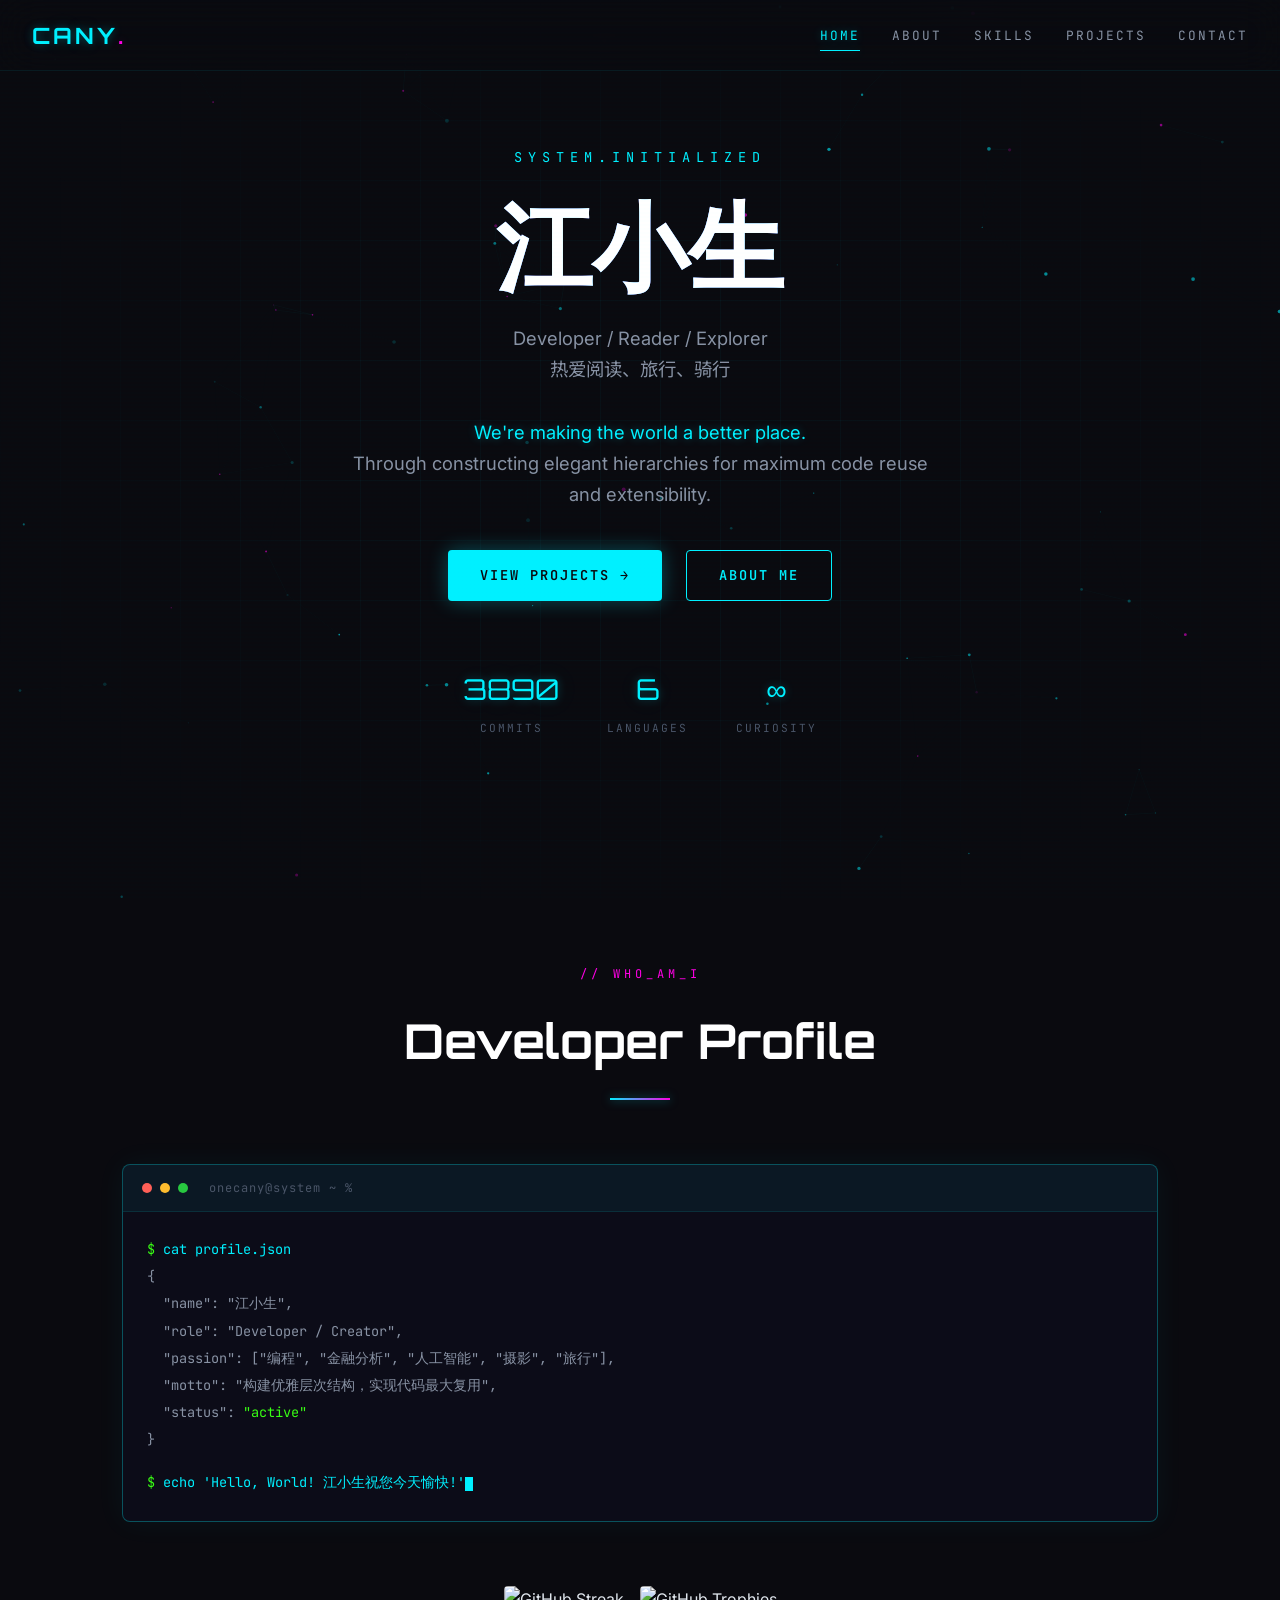
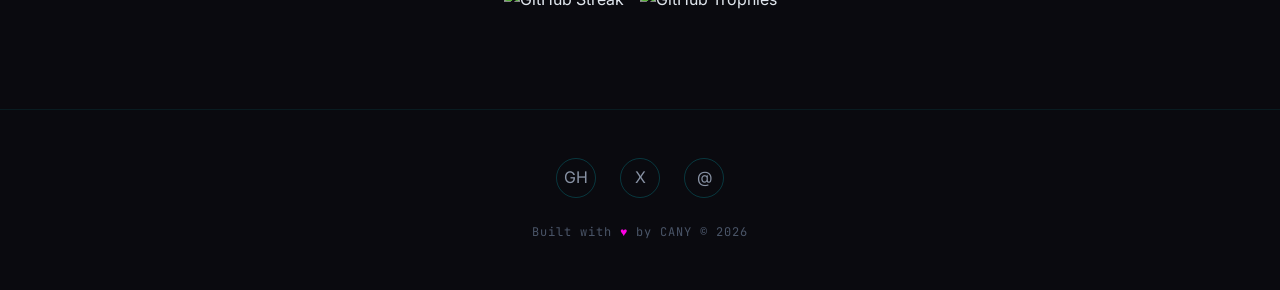
==== index.html @ 7164ec79 "feat: rebuild site with sci-fi cyberpunk multi-page design - 5 pages: home, about, skills, projects," ====
<!DOCTYPE html>
<html lang="zh-CN">
<head>
  <meta charset="UTF-8">
  <meta name="viewport" content="width=device-width, initial-scale=1.0">
  <title>CANY | OneCany</title>
  <meta name="description" content="OneCany — Developer, Reader, Explorer. Building elegant hierarchies for maximum code reuse and extensibility.">
  <link rel="preconnect" href="https://fonts.googleapis.com">
  <link rel="preconnect" href="https://fonts.gstatic.com" crossorigin>
  <link href="https://fonts.googleapis.com/css2?family=Inter:wght@400;500;600;700&family=JetBrains+Mono:wght@400;500;600&family=Orbitron:wght@600;700;800;900&family=Noto+Sans+SC:wght@400;500;700&display=swap" rel="stylesheet">
  <link rel="stylesheet" href="style.css">
  <link rel="icon" href="data:image/svg+xml,<svg xmlns='http://www.w3.org/2000/svg' viewBox='0 0 100 100'><text y='.9em' font-size='90'>⚡</text></svg>">
</head>
<body>
  <canvas id="particles-canvas"></canvas>
  <div class="grid-bg"></div>

  <!-- Navigation -->
  <nav class="nav">
    <a href="index.html" class="nav-logo">CANY<span class="dot">.</span></a>
    <ul class="nav-links">
      <li><a href="index.html" class="active">Home</a></li>
      <li><a href="about.html">About</a></li>
      <li><a href="skills.html">Skills</a></li>
      <li><a href="projects.html">Projects</a></li>
      <li><a href="contact.html">Contact</a></li>
    </ul>
    <div class="nav-toggle">
      <span></span>
      <span></span>
      <span></span>
    </div>
  </nav>

  <div class="page-wrapper">
    <!-- Hero Section -->
    <section class="hero">
      <div class="hero-content">
        <p class="hero-subtitle">system.initialized</p>
        <h1 class="hero-title">
          <span class="glitch" data-text="江小生">江小生</span>
        </h1>
        <p class="hero-desc">
          Developer / Reader / Explorer<br>
          热爱阅读、旅行、骑行<br><br>
          <em>We're making the world a better place.</em><br>
          Through constructing elegant hierarchies for maximum code reuse and extensibility.
        </p>
        <div class="hero-cta">
          <a href="projects.html" class="btn btn-primary">View Projects →</a>
          <a href="about.html" class="btn btn-outline">About Me</a>
        </div>
        <div class="hero-status">
          <div class="hero-stat">
            <div class="hero-stat-value" data-count="3890">0</div>
            <div class="hero-stat-label">Commits</div>
          </div>
          <div class="hero-stat">
            <div class="hero-stat-value" data-count="6">0</div>
            <div class="hero-stat-label">Languages</div>
          </div>
          <div class="hero-stat">
            <div class="hero-stat-value">∞</div>
            <div class="hero-stat-label">Curiosity</div>
          </div>
        </div>
      </div>
    </section>

    <!-- Quick About -->
    <section style="padding: 4rem 0 6rem;">
      <div class="container">
        <div class="section-header reveal">
          <span class="section-tag">// who_am_i</span>
          <h2 class="section-title">Developer Profile</h2>
          <div class="section-line"></div>
        </div>

        <div class="terminal-card reveal reveal-delay-1">
          <div class="terminal-header">
            <div class="terminal-dot red"></div>
            <div class="terminal-dot yellow"></div>
            <div class="terminal-dot green"></div>
            <span class="terminal-title">onecany@system ~ %</span>
          </div>
          <div class="terminal-body">
            <div><span class="prompt">$</span> <span class="cmd">cat profile.json</span></div>
            <div class="output">{</div>
            <div class="output">&nbsp;&nbsp;"name": "江小生",</div>
            <div class="output">&nbsp;&nbsp;"role": "Developer / Creator",</div>
            <div class="output">&nbsp;&nbsp;"passion": ["编程", "金融分析", "人工智能", "摄影", "旅行"],</div>
            <div class="output">&nbsp;&nbsp;"motto": "构建优雅层次结构，实现代码最大复用",</div>
            <div class="output">&nbsp;&nbsp;"status": <span class="text-green">"active"</span></div>
            <div class="output">}</div>
            <div class="mt-2"><span class="prompt">$</span> <span class="typing-text" data-text="echo 'Hello, World! 江小生祝您今天愉快!'" style="color: var(--neon-cyan);"></span><span class="terminal-cursor"></span></div>
          </div>
        </div>

        <div class="stats-row mt-4 reveal reveal-delay-2" id="github-stats"></div>
      </div>
    </section>

    <!-- Footer -->
    <footer class="footer">
      <div class="container">
        <div class="footer-content">
          <div class="footer-social">
            <a href="https://github.com/onecany" target="_blank" rel="noopener" title="GitHub">GH</a>
            <a href="https://twitter.com/onecany" target="_blank" rel="noopener" title="Twitter/X">X</a>
            <a href="mailto:onecany@outlook.com" title="Email">@</a>
          </div>
          <p class="footer-text">
            Built with <span class="heart">♥</span> by CANY &copy; 2026
          </p>
        </div>
      </div>
    </footer>
  </div>

  <script src="main.js"></script>
</body>
</html>
---- style.css ----
/* ============================================
   ONECANY SCI-FI DESIGN SYSTEM
   Cyberpunk / Neon Aesthetic
   ============================================ */

/* --- CSS Variables --- */
:root {
  --bg-primary: #0a0a0f;
  --bg-secondary: #0d0d1a;
  --bg-card: rgba(13, 13, 26, 0.85);
  --bg-card-hover: rgba(20, 20, 40, 0.95);

  --neon-cyan: #00f0ff;
  --neon-magenta: #ff00e5;
  --neon-purple: #b400ff;
  --neon-green: #39ff14;
  --neon-orange: #ff6a00;
  --neon-blue: #4d7cff;

  --text-primary: #e0e6ed;
  --text-secondary: #8892a4;
  --text-dim: #4a5568;

  --glow-cyan: 0 0 10px rgba(0, 240, 255, 0.3), 0 0 40px rgba(0, 240, 255, 0.1);
  --glow-magenta: 0 0 10px rgba(255, 0, 229, 0.3), 0 0 40px rgba(255, 0, 229, 0.1);
  --glow-strong-cyan: 0 0 10px rgba(0, 240, 255, 0.5), 0 0 30px rgba(0, 240, 255, 0.3), 0 0 60px rgba(0, 240, 255, 0.1);

  --border-subtle: 1px solid rgba(0, 240, 255, 0.1);
  --border-glow: 1px solid rgba(0, 240, 255, 0.3);

  --font-mono: 'JetBrains Mono', 'Fira Code', 'SF Mono', monospace;
  --font-sans: 'Inter', 'Noto Sans SC', -apple-system, sans-serif;
  --font-display: 'Orbitron', 'Rajdhani', sans-serif;

  --radius: 4px;
  --radius-lg: 8px;
}

/* --- Reset & Base --- */
*, *::before, *::after {
  margin: 0;
  padding: 0;
  box-sizing: border-box;
}

html {
  scroll-behavior: smooth;
  font-size: 16px;
}

body {
  font-family: var(--font-sans);
  background: var(--bg-primary);
  color: var(--text-primary);
  line-height: 1.7;
  overflow-x: hidden;
  min-height: 100vh;
}

a {
  color: var(--neon-cyan);
  text-decoration: none;
  transition: all 0.3s ease;
}
a:hover {
  color: #fff;
  text-shadow: var(--glow-cyan);
}

::selection {
  background: rgba(0, 240, 255, 0.3);
  color: #fff;
}

/* --- Scanline Overlay --- */
body::after {
  content: '';
  position: fixed;
  top: 0;
  left: 0;
  width: 100%;
  height: 100%;
  pointer-events: none;
  z-index: 9999;
  background: repeating-linear-gradient(
    0deg,
    transparent,
    transparent 2px,
    rgba(0, 240, 255, 0.008) 2px,
    rgba(0, 240, 255, 0.008) 4px
  );
}

/* --- Particle Canvas --- */
#particles-canvas {
  position: fixed;
  top: 0;
  left: 0;
  width: 100%;
  height: 100%;
  z-index: 0;
  pointer-events: none;
}

/* --- Grid Background --- */
.grid-bg {
  position: fixed;
  top: 0;
  left: 0;
  width: 100%;
  height: 100%;
  z-index: 0;
  pointer-events: none;
  background-image:
    linear-gradient(rgba(0, 240, 255, 0.03) 1px, transparent 1px),
    linear-gradient(90deg, rgba(0, 240, 255, 0.03) 1px, transparent 1px);
  background-size: 60px 60px;
  mask-image: radial-gradient(ellipse at center, black 30%, transparent 80%);
  -webkit-mask-image: radial-gradient(ellipse at center, black 30%, transparent 80%);
}

/* ============================================
   NAVIGATION
   ============================================ */
.nav {
  position: fixed;
  top: 0;
  left: 0;
  width: 100%;
  z-index: 1000;
  padding: 1rem 2rem;
  display: flex;
  justify-content: space-between;
  align-items: center;
  background: rgba(10, 10, 15, 0.8);
  backdrop-filter: blur(20px);
  -webkit-backdrop-filter: blur(20px);
  border-bottom: 1px solid rgba(0, 240, 255, 0.08);
  transition: all 0.3s ease;
}

.nav.scrolled {
  padding: 0.6rem 2rem;
  background: rgba(10, 10, 15, 0.95);
  box-shadow: 0 4px 30px rgba(0, 0, 0, 0.5);
}

.nav-logo {
  font-family: var(--font-display);
  font-size: 1.4rem;
  font-weight: 700;
  color: var(--neon-cyan);
  letter-spacing: 3px;
  text-transform: uppercase;
  text-shadow: var(--glow-cyan);
  cursor: pointer;
}

.nav-logo .dot {
  color: var(--neon-magenta);
  text-shadow: var(--glow-magenta);
}

.nav-links {
  display: flex;
  gap: 2rem;
  list-style: none;
  align-items: center;
}

.nav-links a {
  font-family: var(--font-mono);
  font-size: 0.8rem;
  color: var(--text-secondary);
  text-transform: uppercase;
  letter-spacing: 2px;
  padding: 0.4rem 0;
  position: relative;
  transition: color 0.3s ease;
}

.nav-links a::after {
  content: '';
  position: absolute;
  bottom: 0;
  left: 0;
  width: 0;
  height: 1px;
  background: var(--neon-cyan);
  box-shadow: var(--glow-cyan);
  transition: width 0.3s ease;
}

.nav-links a:hover,
.nav-links a.active {
  color: var(--neon-cyan);
  text-shadow: var(--glow-cyan);
}

.nav-links a:hover::after,
.nav-links a.active::after {
  width: 100%;
}

/* Mobile menu toggle */
.nav-toggle {
  display: none;
  flex-direction: column;
  gap: 5px;
  cursor: pointer;
  z-index: 1001;
}

.nav-toggle span {
  width: 25px;
  height: 2px;
  background: var(--neon-cyan);
  transition: all 0.3s ease;
  box-shadow: var(--glow-cyan);
}

/* ============================================
   LAYOUT
   ============================================ */
.page-wrapper {
  position: relative;
  z-index: 1;
}

.container {
  max-width: 1100px;
  margin: 0 auto;
  padding: 0 2rem;
}

section {
  padding: 6rem 0;
  position: relative;
}

/* ============================================
   HERO SECTION (index.html)
   ============================================ */
.hero {
  min-height: 100vh;
  display: flex;
  align-items: center;
  justify-content: center;
  text-align: center;
  padding-top: 5rem;
  position: relative;
  overflow: hidden;
}

.hero-content {
  position: relative;
  z-index: 2;
}

.hero-subtitle {
  font-family: var(--font-mono);
  font-size: 0.85rem;
  color: var(--neon-cyan);
  letter-spacing: 6px;
  text-transform: uppercase;
  margin-bottom: 1.5rem;
  opacity: 0;
  animation: fadeSlideUp 0.8s ease 0.3s forwards;
}

.hero-title {
  font-family: var(--font-display);
  font-size: clamp(3rem, 8vw, 6rem);
  font-weight: 900;
  line-height: 1.1;
  margin-bottom: 1.5rem;
  opacity: 0;
  animation: fadeSlideUp 0.8s ease 0.5s forwards;
}

.hero-title .glitch {
  position: relative;
  display: inline-block;
  color: #fff;
}

.hero-title .glitch::before,
.hero-title .glitch::after {
  content: attr(data-text);
  position: absolute;
  top: 0;
  left: 0;
  width: 100%;
  height: 100%;
}

.hero-title .glitch::before {
  color: var(--neon-cyan);
  z-index: -1;
  animation: glitch-1 3s infinite linear alternate-reverse;
}

.hero-title .glitch::after {
  color: var(--neon-magenta);
  z-index: -2;
  animation: glitch-2 2s infinite linear alternate-reverse;
}

.hero-desc {
  font-size: 1.15rem;
  color: var(--text-secondary);
  max-width: 600px;
  margin: 0 auto 2.5rem;
  opacity: 0;
  animation: fadeSlideUp 0.8s ease 0.7s forwards;
}

.hero-desc em {
  color: var(--neon-cyan);
  font-style: normal;
  text-shadow: 0 0 10px rgba(0, 240, 255, 0.3);
}

.hero-cta {
  display: flex;
  gap: 1.5rem;
  justify-content: center;
  opacity: 0;
  animation: fadeSlideUp 0.8s ease 0.9s forwards;
}

/* Buttons */
.btn {
  display: inline-flex;
  align-items: center;
  gap: 0.5rem;
  padding: 0.8rem 2rem;
  font-family: var(--font-mono);
  font-size: 0.85rem;
  font-weight: 600;
  letter-spacing: 2px;
  text-transform: uppercase;
  border: none;
  border-radius: var(--radius);
  cursor: pointer;
  transition: all 0.3s ease;
  position: relative;
  overflow: hidden;
}

.btn-primary {
  background: var(--neon-cyan);
  color: var(--bg-primary);
  box-shadow: 0 0 20px rgba(0, 240, 255, 0.3);
}

.btn-primary:hover {
  background: #fff;
  color: var(--bg-primary);
  box-shadow: var(--glow-strong-cyan);
  transform: translateY(-2px);
}

.btn-outline {
  background: transparent;
  color: var(--neon-cyan);
  border: 1px solid var(--neon-cyan);
}

.btn-outline:hover {
  background: rgba(0, 240, 255, 0.1);
  box-shadow: var(--glow-cyan);
  transform: translateY(-2px);
}

/* Hero status bar */
.hero-status {
  margin-top: 4rem;
  display: flex;
  gap: 3rem;
  justify-content: center;
  opacity: 0;
  animation: fadeSlideUp 0.8s ease 1.1s forwards;
}

.hero-stat {
  text-align: center;
}

.hero-stat-value {
  font-family: var(--font-display);
  font-size: 1.8rem;
  color: var(--neon-cyan);
  text-shadow: var(--glow-cyan);
}

.hero-stat-label {
  font-family: var(--font-mono);
  font-size: 0.7rem;
  color: var(--text-dim);
  text-transform: uppercase;
  letter-spacing: 2px;
  margin-top: 0.3rem;
}

/* ============================================
   SECTION HEADERS
   ============================================ */
.section-header {
  text-align: center;
  margin-bottom: 4rem;
}

.section-tag {
  font-family: var(--font-mono);
  font-size: 0.75rem;
  color: var(--neon-magenta);
  text-transform: uppercase;
  letter-spacing: 4px;
  margin-bottom: 1rem;
  display: block;
}

.section-title {
  font-family: var(--font-display);
  font-size: clamp(2rem, 4vw, 3rem);
  font-weight: 700;
  color: #fff;
  margin-bottom: 1rem;
}

.section-line {
  width: 60px;
  height: 2px;
  background: linear-gradient(90deg, var(--neon-cyan), var(--neon-magenta));
  margin: 0 auto;
  box-shadow: 0 0 10px rgba(0, 240, 255, 0.5);
}

/* ============================================
   ABOUT PAGE
   ============================================ */
.about-grid {
  display: grid;
  grid-template-columns: 1fr 1fr;
  gap: 3rem;
  align-items: start;
}

.about-text p {
  color: var(--text-secondary);
  margin-bottom: 1.5rem;
  font-size: 1.05rem;
}

.about-text .highlight {
  color: var(--neon-cyan);
  font-weight: 600;
}

.interest-tags {
  display: flex;
  flex-wrap: wrap;
  gap: 0.8rem;
  margin-top: 2rem;
}

.interest-tag {
  padding: 0.5rem 1.2rem;
  font-family: var(--font-mono);
  font-size: 0.75rem;
  color: var(--neon-cyan);
  background: rgba(0, 240, 255, 0.05);
  border: 1px solid rgba(0, 240, 255, 0.2);
  border-radius: 100px;
  letter-spacing: 1px;
  transition: all 0.3s ease;
}

.interest-tag:hover {
  background: rgba(0, 240, 255, 0.15);
  box-shadow: var(--glow-cyan);
  transform: translateY(-2px);
}

.interest-tag.magenta {
  color: var(--neon-magenta);
  border-color: rgba(255, 0, 229, 0.2);
  background: rgba(255, 0, 229, 0.05);
}

.interest-tag.magenta:hover {
  background: rgba(255, 0, 229, 0.15);
  box-shadow: var(--glow-magenta);
}

.interest-tag.purple {
  color: var(--neon-purple);
  border-color: rgba(180, 0, 255, 0.2);
  background: rgba(180, 0, 255, 0.05);
}

.interest-tag.purple:hover {
  background: rgba(180, 0, 255, 0.15);
  box-shadow: 0 0 10px rgba(180, 0, 255, 0.3);
}

/* Terminal Card */
.terminal-card {
  background: var(--bg-card);
  border: var(--border-glow);
  border-radius: var(--radius-lg);
  overflow: hidden;
  font-family: var(--font-mono);
  font-size: 0.85rem;
  box-shadow: 0 0 30px rgba(0, 240, 255, 0.05);
}

.terminal-header {
  display: flex;
  align-items: center;
  gap: 8px;
  padding: 0.8rem 1.2rem;
  background: rgba(0, 240, 255, 0.05);
  border-bottom: 1px solid rgba(0, 240, 255, 0.1);
}

.terminal-dot {
  width: 10px;
  height: 10px;
  border-radius: 50%;
}

.terminal-dot.red { background: #ff5f57; }
.terminal-dot.yellow { background: #febc2e; }
.terminal-dot.green { background: #28c840; }

.terminal-title {
  margin-left: 0.8rem;
  color: var(--text-dim);
  font-size: 0.75rem;
  letter-spacing: 1px;
}

.terminal-body {
  padding: 1.5rem;
  line-height: 2;
}

.terminal-body .prompt {
  color: var(--neon-green);
}

.terminal-body .cmd {
  color: var(--neon-cyan);
}

.terminal-body .comment {
  color: var(--text-dim);
}

.terminal-body .output {
  color: var(--text-secondary);
}

.terminal-cursor {
  display: inline-block;
  width: 8px;
  height: 1.1em;
  background: var(--neon-cyan);
  vertical-align: text-bottom;
  animation: blink 1s step-end infinite;
}

/* Timeline */
.timeline {
  position: relative;
  margin-top: 3rem;
  padding-left: 2rem;
}

.timeline::before {
  content: '';
  position: absolute;
  left: 0;
  top: 0;
  bottom: 0;
  width: 1px;
  background: linear-gradient(180deg, var(--neon-cyan), var(--neon-magenta), transparent);
}

.timeline-item {
  position: relative;
  margin-bottom: 2.5rem;
  padding-left: 1.5rem;
}

.timeline-item::before {
  content: '';
  position: absolute;
  left: -2.35rem;
  top: 0.5rem;
  width: 8px;
  height: 8px;
  background: var(--neon-cyan);
  border-radius: 50%;
  box-shadow: 0 0 10px var(--neon-cyan);
}

.timeline-date {
  font-family: var(--font-mono);
  font-size: 0.75rem;
  color: var(--neon-magenta);
  letter-spacing: 2px;
  margin-bottom: 0.5rem;
}

.timeline-title {
  font-size: 1.1rem;
  font-weight: 600;
  color: #fff;
  margin-bottom: 0.3rem;
}

.timeline-desc {
  font-size: 0.9rem;
  color: var(--text-secondary);
}

/* ============================================
   SKILLS PAGE
   ============================================ */
.skills-grid {
  display: grid;
  grid-template-columns: repeat(auto-fit, minmax(280px, 1fr));
  gap: 1.5rem;
}

.skill-card {
  background: var(--bg-card);
  border: var(--border-subtle);
  border-radius: var(--radius-lg);
  padding: 2rem;
  transition: all 0.4s ease;
  position: relative;
  overflow: hidden;
}

.skill-card::before {
  content: '';
  position: absolute;
  top: 0;
  left: 0;
  right: 0;
  height: 2px;
  background: linear-gradient(90deg, transparent, var(--neon-cyan), transparent);
  opacity: 0;
  transition: opacity 0.4s ease;
}

.skill-card:hover {
  background: var(--bg-card-hover);
  border-color: rgba(0, 240, 255, 0.3);
  transform: translateY(-4px);
  box-shadow: 0 10px 40px rgba(0, 0, 0, 0.3), 0 0 20px rgba(0, 240, 255, 0.05);
}

.skill-card:hover::before {
  opacity: 1;
}

.skill-card-icon {
  font-size: 2rem;
  margin-bottom: 1rem;
}

.skill-card-title {
  font-family: var(--font-display);
  font-size: 1.1rem;
  font-weight: 600;
  color: #fff;
  margin-bottom: 0.8rem;
  letter-spacing: 1px;
}

.skill-card-desc {
  font-size: 0.9rem;
  color: var(--text-secondary);
  margin-bottom: 1.2rem;
}

.skill-tags {
  display: flex;
  flex-wrap: wrap;
  gap: 0.5rem;
}

.skill-tag {
  font-family: var(--font-mono);
  font-size: 0.7rem;
  padding: 0.3rem 0.7rem;
  background: rgba(0, 240, 255, 0.08);
  border: 1px solid rgba(0, 240, 255, 0.15);
  border-radius: 100px;
  color: var(--neon-cyan);
  letter-spacing: 0.5px;
}

/* Tech Logos Row */
.tech-logos {
  display: flex;
  flex-wrap: wrap;
  justify-content: center;
  gap: 2rem;
  margin-top: 3rem;
  padding: 2rem;
}

.tech-logo {
  display: flex;
  align-items: center;
  justify-content: center;
  width: 60px;
  height: 60px;
  border-radius: var(--radius-lg);
  background: rgba(255, 255, 255, 0.03);
  border: 1px solid rgba(255, 255, 255, 0.06);
  font-size: 1.8rem;
  transition: all 0.3s ease;
  position: relative;
}

.tech-logo:hover {
  background: rgba(0, 240, 255, 0.08);
  border-color: rgba(0, 240, 255, 0.3);
  transform: scale(1.15);
  box-shadow: var(--glow-cyan);
}

/* ============================================
   PROJECTS PAGE
   ============================================ */
.projects-grid {
  display: grid;
  grid-template-columns: repeat(auto-fit, minmax(340px, 1fr));
  gap: 1.5rem;
}

.project-card {
  background: var(--bg-card);
  border: var(--border-subtle);
  border-radius: var(--radius-lg);
  padding: 2rem;
  transition: all 0.4s ease;
  position: relative;
  overflow: hidden;
  cursor: pointer;
}

.project-card::after {
  content: '';
  position: absolute;
  top: 0;
  left: 0;
  right: 0;
  bottom: 0;
  background: linear-gradient(135deg, rgba(0, 240, 255, 0.03), transparent);
  opacity: 0;
  transition: opacity 0.4s ease;
  pointer-events: none;
}

.project-card:hover {
  border-color: rgba(0, 240, 255, 0.3);
  transform: translateY(-4px);
  box-shadow: 0 10px 40px rgba(0, 0, 0, 0.3);
}

.project-card:hover::after {
  opacity: 1;
}

.project-card-header {
  display: flex;
  justify-content: space-between;
  align-items: start;
  margin-bottom: 1rem;
}

.project-card-icon {
  font-size: 1.5rem;
}

.project-card-links {
  display: flex;
  gap: 0.8rem;
}

.project-card-links a {
  color: var(--text-dim);
  font-size: 0.8rem;
  transition: color 0.3s ease;
}

.project-card-links a:hover {
  color: var(--neon-cyan);
  text-shadow: none;
}

.project-card-title {
  font-family: var(--font-display);
  font-size: 1.15rem;
  font-weight: 600;
  color: #fff;
  margin-bottom: 0.8rem;
  letter-spacing: 0.5px;
}

.project-card-desc {
  font-size: 0.9rem;
  color: var(--text-secondary);
  margin-bottom: 1.2rem;
}

.project-card-footer {
  display: flex;
  flex-wrap: wrap;
  gap: 0.5rem;
}

/* Featured project */
.project-featured {
  grid-column: 1 / -1;
  display: grid;
  grid-template-columns: 1fr 1fr;
  gap: 2rem;
  padding: 2.5rem;
  background: linear-gradient(135deg, var(--bg-card), rgba(0, 240, 255, 0.03));
}

.project-featured .project-card-visual {
  display: flex;
  align-items: center;
  justify-content: center;
  border-radius: var(--radius);
  background: rgba(0, 240, 255, 0.03);
  border: 1px solid rgba(0, 240, 255, 0.1);
  min-height: 200px;
  font-family: var(--font-mono);
  font-size: 0.8rem;
  color: var(--text-dim);
}

/* ============================================
   CONTACT PAGE
   ============================================ */
.contact-grid {
  display: grid;
  grid-template-columns: 1fr 1fr;
  gap: 3rem;
  align-items: start;
}

.contact-info {
  display: flex;
  flex-direction: column;
  gap: 1.5rem;
}

.contact-item {
  display: flex;
  align-items: center;
  gap: 1.2rem;
  padding: 1.2rem 1.5rem;
  background: var(--bg-card);
  border: var(--border-subtle);
  border-radius: var(--radius-lg);
  transition: all 0.3s ease;
}

.contact-item:hover {
  border-color: rgba(0, 240, 255, 0.3);
  background: var(--bg-card-hover);
  transform: translateX(5px);
}

.contact-item-icon {
  font-size: 1.3rem;
  width: 40px;
  text-align: center;
}

.contact-item-label {
  font-family: var(--font-mono);
  font-size: 0.7rem;
  color: var(--text-dim);
  text-transform: uppercase;
  letter-spacing: 2px;
  margin-bottom: 0.2rem;
}

.contact-item-value {
  font-size: 0.95rem;
  color: var(--text-primary);
}

/* Contact Form */
.contact-form {
  background: var(--bg-card);
  border: var(--border-glow);
  border-radius: var(--radius-lg);
  padding: 2.5rem;
}

.form-group {
  margin-bottom: 1.5rem;
}

.form-label {
  display: block;
  font-family: var(--font-mono);
  font-size: 0.75rem;
  color: var(--neon-cyan);
  text-transform: uppercase;
  letter-spacing: 2px;
  margin-bottom: 0.5rem;
}

.form-input,
.form-textarea {
  width: 100%;
  padding: 0.8rem 1.2rem;
  background: rgba(0, 0, 0, 0.3);
  border: 1px solid rgba(0, 240, 255, 0.15);
  border-radius: var(--radius);
  color: var(--text-primary);
  font-family: var(--font-sans);
  font-size: 0.95rem;
  transition: all 0.3s ease;
  outline: none;
}

.form-input:focus,
.form-textarea:focus {
  border-color: var(--neon-cyan);
  box-shadow: 0 0 10px rgba(0, 240, 255, 0.15);
}

.form-textarea {
  min-height: 150px;
  resize: vertical;
}

.form-submit {
  width: 100%;
  padding: 1rem;
  margin-top: 0.5rem;
}

/* ============================================
   FOOTER
   ============================================ */
.footer {
  padding: 3rem 0;
  border-top: 1px solid rgba(0, 240, 255, 0.08);
  text-align: center;
}

.footer-content {
  display: flex;
  flex-direction: column;
  align-items: center;
  gap: 1.5rem;
}

.footer-social {
  display: flex;
  gap: 1.5rem;
}

.footer-social a {
  display: flex;
  align-items: center;
  justify-content: center;
  width: 40px;
  height: 40px;
  border-radius: 50%;
  border: 1px solid rgba(0, 240, 255, 0.2);
  color: var(--text-secondary);
  font-size: 1rem;
  transition: all 0.3s ease;
}

.footer-social a:hover {
  border-color: var(--neon-cyan);
  color: var(--neon-cyan);
  box-shadow: var(--glow-cyan);
  transform: translateY(-3px);
  text-shadow: none;
}

.footer-text {
  font-family: var(--font-mono);
  font-size: 0.75rem;
  color: var(--text-dim);
  letter-spacing: 1px;
}

.footer-text .heart {
  color: var(--neon-magenta);
}

/* ============================================
   SCROLL REVEAL ANIMATIONS
   ============================================ */
.reveal {
  opacity: 0;
  transform: translateY(30px);
  transition: all 0.8s cubic-bezier(0.16, 1, 0.3, 1);
}

.reveal.visible {
  opacity: 1;
  transform: translateY(0);
}

.reveal-delay-1 { transition-delay: 0.1s; }
.reveal-delay-2 { transition-delay: 0.2s; }
.reveal-delay-3 { transition-delay: 0.3s; }
.reveal-delay-4 { transition-delay: 0.4s; }
.reveal-delay-5 { transition-delay: 0.5s; }

/* ============================================
   KEYFRAMES
   ============================================ */
@keyframes fadeSlideUp {
  from {
    opacity: 0;
    transform: translateY(20px);
  }
  to {
    opacity: 1;
    transform: translateY(0);
  }
}

@keyframes glitch-1 {
  0%, 95% { clip-path: inset(0 0 0 0); transform: translate(0); }
  96% { clip-path: inset(20% 0 60% 0); transform: translate(-3px, 1px); }
  97% { clip-path: inset(60% 0 10% 0); transform: translate(3px, -1px); }
  98% { clip-path: inset(40% 0 30% 0); transform: translate(-2px, 2px); }
  99% { clip-path: inset(10% 0 70% 0); transform: translate(2px, -2px); }
  100% { clip-path: inset(0 0 0 0); transform: translate(0); }
}

@keyframes glitch-2 {
  0%, 93% { clip-path: inset(0 0 0 0); transform: translate(0); }
  94% { clip-path: inset(30% 0 50% 0); transform: translate(3px, -1px); }
  95% { clip-path: inset(70% 0 5% 0); transform: translate(-3px, 2px); }
  96% { clip-path: inset(10% 0 80% 0); transform: translate(2px, -1px); }
  97% { clip-path: inset(50% 0 20% 0); transform: translate(-1px, 3px); }
  100% { clip-path: inset(0 0 0 0); transform: translate(0); }
}

@keyframes blink {
  50% { opacity: 0; }
}

@keyframes float {
  0%, 100% { transform: translateY(0px); }
  50% { transform: translateY(-10px); }
}

@keyframes pulse-glow {
  0%, 100% { box-shadow: 0 0 10px rgba(0, 240, 255, 0.2); }
  50% { box-shadow: 0 0 20px rgba(0, 240, 255, 0.4); }
}

@keyframes rotate {
  from { transform: rotate(0deg); }
  to { transform: rotate(360deg); }
}

/* ============================================
   RESPONSIVE
   ============================================ */
@media (max-width: 768px) {
  .nav-links {
    position: fixed;
    top: 0;
    right: -100%;
    width: 70%;
    height: 100vh;
    flex-direction: column;
    justify-content: center;
    background: rgba(10, 10, 15, 0.98);
    backdrop-filter: blur(20px);
    padding: 2rem;
    transition: right 0.3s ease;
    border-left: 1px solid rgba(0, 240, 255, 0.1);
  }

  .nav-links.open {
    right: 0;
  }

  .nav-toggle {
    display: flex;
  }

  .about-grid,
  .contact-grid {
    grid-template-columns: 1fr;
  }

  .project-featured {
    grid-template-columns: 1fr;
  }

  .hero-status {
    flex-direction: column;
    gap: 1.5rem;
    align-items: center;
  }

  .hero-cta {
    flex-direction: column;
    align-items: center;
  }

  .projects-grid {
    grid-template-columns: 1fr;
  }
}

/* ============================================
   UTILITY CLASSES
   ============================================ */
.text-cyan { color: var(--neon-cyan); }
.text-magenta { color: var(--neon-magenta); }
.text-green { color: var(--neon-green); }
.text-dim { color: var(--text-dim); }

.mt-1 { margin-top: 0.5rem; }
.mt-2 { margin-top: 1rem; }
.mt-3 { margin-top: 1.5rem; }
.mt-4 { margin-top: 2rem; }

.mb-1 { margin-bottom: 0.5rem; }
.mb-2 { margin-bottom: 1rem; }

.font-mono { font-family: var(--font-mono); }
.font-display { font-family: var(--font-display); }

.flex-center {
  display: flex;
  align-items: center;
  justify-content: center;
}

/* WakaTime bar style override */
.wakatime-bar {
  margin-top: 2rem;
  padding: 1.5rem;
  background: var(--bg-card);
  border: var(--border-subtle);
  border-radius: var(--radius-lg);
}

.wakatime-bar img {
  width: 100%;
  border-radius: var(--radius);
}

/* GitHub Readme Stats */
.stats-row {
  display: flex;
  flex-wrap: wrap;
  gap: 1rem;
  justify-content: center;
  margin-top: 2rem;
}

.stats-row img {
  border-radius: var(--radius);
}

/* Page transition */
.page-wrapper {
  animation: pageIn 0.5s ease;
}

@keyframes pageIn {
  from {
    opacity: 0;
    filter: blur(5px);
  }
  to {
    opacity: 1;
    filter: blur(0);
  }
}

/* Scrollbar */
::-webkit-scrollbar {
  width: 6px;
}

::-webkit-scrollbar-track {
  background: var(--bg-primary);
}

::-webkit-scrollbar-thumb {
  background: rgba(0, 240, 255, 0.3);
  border-radius: 3px;
}

::-webkit-scrollbar-thumb:hover {
  background: rgba(0, 240, 255, 0.5);
}
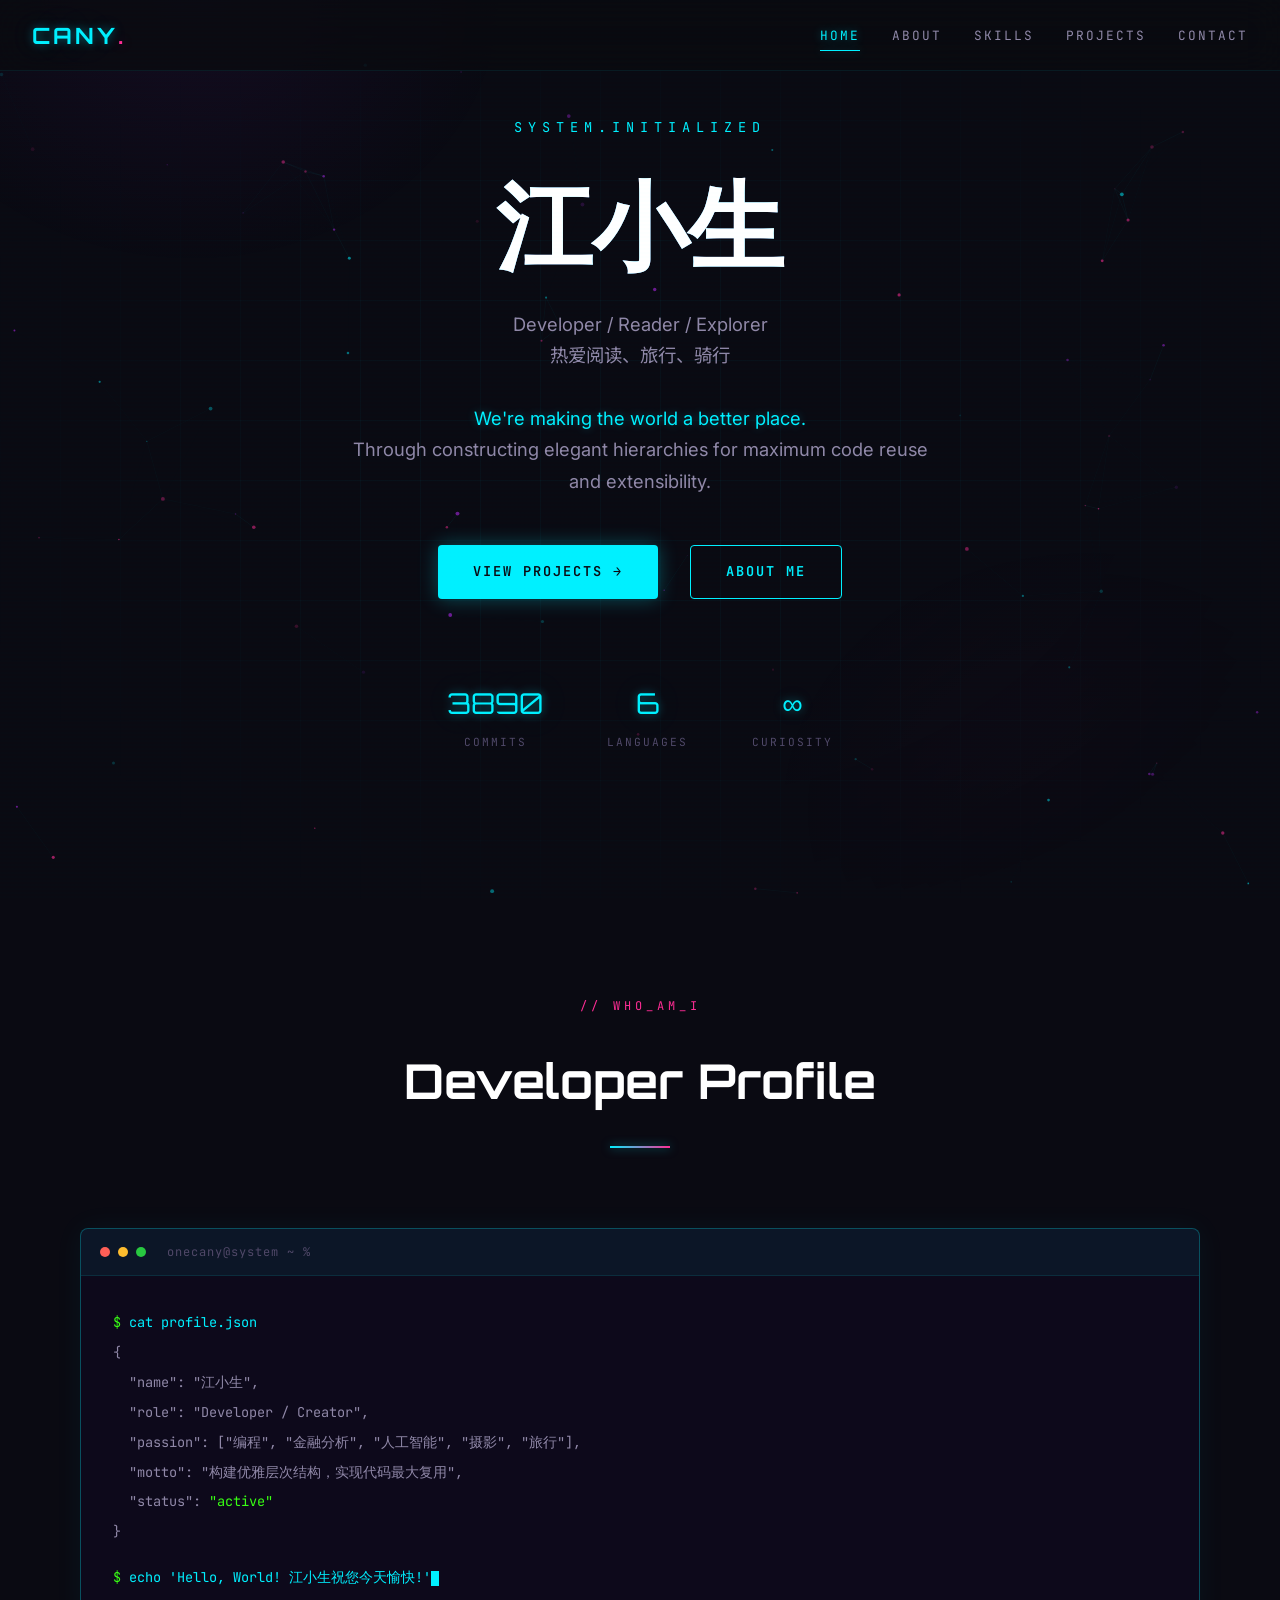
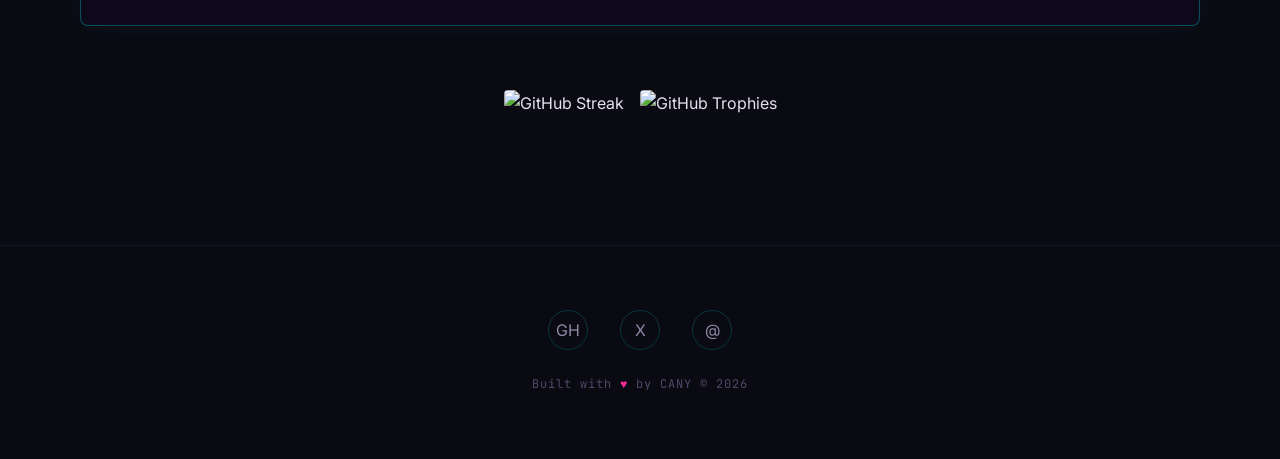
==== commit c75332a7: "style: increase spacing across all pages for breathing room - Container max-width: 1100px → 1200px -" ====
--- a/index.html
+++ b/index.html
@@ -68,7 +68,7 @@
     </section>
 
     <!-- Quick About -->
-    <section style="padding: 4rem 0 6rem;">
+    <section style="padding: 6rem 0 8rem;">
       <div class="container">
         <div class="section-header reveal">
           <span class="section-tag">// who_am_i</span>
--- a/style.css
+++ b/style.css
@@ -1,29 +1,29 @@
 /* ============================================
    ONECANY SCI-FI DESIGN SYSTEM
-   Cyberpunk / Neon Aesthetic
+   Cyberpunk 2077 / Neon Aesthetic
    ============================================ */
 
 /* --- CSS Variables --- */
 :root {
-  --bg-primary: #0a0a0f;
-  --bg-secondary: #0d0d1a;
-  --bg-card: rgba(13, 13, 26, 0.85);
-  --bg-card-hover: rgba(20, 20, 40, 0.95);
+  --bg-primary: #0a0a12;
+  --bg-secondary: #0f0f1e;
+  --bg-card: rgba(15, 10, 30, 0.85);
+  --bg-card-hover: rgba(25, 15, 45, 0.95);
 
   --neon-cyan: #00f0ff;
-  --neon-magenta: #ff00e5;
-  --neon-purple: #b400ff;
+  --neon-magenta: #ff2d95;
+  --neon-purple: #b829f5;
   --neon-green: #39ff14;
   --neon-orange: #ff6a00;
-  --neon-blue: #4d7cff;
-
-  --text-primary: #e0e6ed;
-  --text-secondary: #8892a4;
-  --text-dim: #4a5568;
-
-  --glow-cyan: 0 0 10px rgba(0, 240, 255, 0.3), 0 0 40px rgba(0, 240, 255, 0.1);
-  --glow-magenta: 0 0 10px rgba(255, 0, 229, 0.3), 0 0 40px rgba(255, 0, 229, 0.1);
-  --glow-strong-cyan: 0 0 10px rgba(0, 240, 255, 0.5), 0 0 30px rgba(0, 240, 255, 0.3), 0 0 60px rgba(0, 240, 255, 0.1);
+  --neon-blue: #6c3bff;
+
+  --text-primary: #e8e0f0;
+  --text-secondary: #9088a8;
+  --text-dim: #504868;
+
+  --glow-cyan: 0 0 10px rgba(0, 240, 255, 0.4), 0 0 40px rgba(0, 240, 255, 0.15);
+  --glow-magenta: 0 0 12px rgba(255, 45, 149, 0.4), 0 0 40px rgba(255, 45, 149, 0.15);
+  --glow-strong-cyan: 0 0 10px rgba(0, 240, 255, 0.6), 0 0 30px rgba(0, 240, 255, 0.35), 0 0 60px rgba(0, 240, 255, 0.15);
 
   --border-subtle: 1px solid rgba(0, 240, 255, 0.1);
   --border-glow: 1px solid rgba(0, 240, 255, 0.3);
@@ -119,6 +119,31 @@
   -webkit-mask-image: radial-gradient(ellipse at center, black 30%, transparent 80%);
 }
 
+/* Ambient cyberpunk glow */
+body::before {
+  content: '';
+  position: fixed;
+  top: -30%;
+  left: -10%;
+  width: 50%;
+  height: 60%;
+  background: radial-gradient(ellipse, rgba(184, 41, 245, 0.06) 0%, transparent 70%);
+  z-index: 0;
+  pointer-events: none;
+}
+
+.grid-bg::after {
+  content: '';
+  position: fixed;
+  bottom: -20%;
+  right: -10%;
+  width: 50%;
+  height: 60%;
+  background: radial-gradient(ellipse, rgba(255, 45, 149, 0.05) 0%, transparent 70%);
+  z-index: 0;
+  pointer-events: none;
+}
+
 /* ============================================
    NAVIGATION
    ============================================ */
@@ -228,13 +253,13 @@
 }
 
 .container {
-  max-width: 1100px;
+  max-width: 1200px;
   margin: 0 auto;
-  padding: 0 2rem;
+  padding: 0 2.5rem;
 }
 
 section {
-  padding: 6rem 0;
+  padding: 8rem 0;
   position: relative;
 }
 
@@ -247,7 +272,7 @@
   align-items: center;
   justify-content: center;
   text-align: center;
-  padding-top: 5rem;
+  padding-top: 6rem;
   position: relative;
   overflow: hidden;
 }
@@ -263,7 +288,7 @@
   color: var(--neon-cyan);
   letter-spacing: 6px;
   text-transform: uppercase;
-  margin-bottom: 1.5rem;
+  margin-bottom: 2rem;
   opacity: 0;
   animation: fadeSlideUp 0.8s ease 0.3s forwards;
 }
@@ -273,7 +298,7 @@
   font-size: clamp(3rem, 8vw, 6rem);
   font-weight: 900;
   line-height: 1.1;
-  margin-bottom: 1.5rem;
+  margin-bottom: 2rem;
   opacity: 0;
   animation: fadeSlideUp 0.8s ease 0.5s forwards;
 }
@@ -310,7 +335,7 @@
   font-size: 1.15rem;
   color: var(--text-secondary);
   max-width: 600px;
-  margin: 0 auto 2.5rem;
+  margin: 0 auto 3rem;
   opacity: 0;
   animation: fadeSlideUp 0.8s ease 0.7s forwards;
 }
@@ -323,7 +348,7 @@
 
 .hero-cta {
   display: flex;
-  gap: 1.5rem;
+  gap: 2rem;
   justify-content: center;
   opacity: 0;
   animation: fadeSlideUp 0.8s ease 0.9s forwards;
@@ -334,7 +359,7 @@
   display: inline-flex;
   align-items: center;
   gap: 0.5rem;
-  padding: 0.8rem 2rem;
+  padding: 0.9rem 2.2rem;
   font-family: var(--font-mono);
   font-size: 0.85rem;
   font-weight: 600;
@@ -375,9 +400,9 @@
 
 /* Hero status bar */
 .hero-status {
-  margin-top: 4rem;
-  display: flex;
-  gap: 3rem;
+  margin-top: 5rem;
+  display: flex;
+  gap: 4rem;
   justify-content: center;
   opacity: 0;
   animation: fadeSlideUp 0.8s ease 1.1s forwards;
@@ -408,7 +433,7 @@
    ============================================ */
 .section-header {
   text-align: center;
-  margin-bottom: 4rem;
+  margin-bottom: 5rem;
 }
 
 .section-tag {
@@ -417,7 +442,7 @@
   color: var(--neon-magenta);
   text-transform: uppercase;
   letter-spacing: 4px;
-  margin-bottom: 1rem;
+  margin-bottom: 1.5rem;
   display: block;
 }
 
@@ -426,7 +451,7 @@
   font-size: clamp(2rem, 4vw, 3rem);
   font-weight: 700;
   color: #fff;
-  margin-bottom: 1rem;
+  margin-bottom: 1.5rem;
 }
 
 .section-line {
@@ -443,7 +468,7 @@
 .about-grid {
   display: grid;
   grid-template-columns: 1fr 1fr;
-  gap: 3rem;
+  gap: 4rem;
   align-items: start;
 }
 
@@ -461,7 +486,7 @@
 .interest-tags {
   display: flex;
   flex-wrap: wrap;
-  gap: 0.8rem;
+  gap: 1rem;
   margin-top: 2rem;
 }
 
@@ -485,24 +510,24 @@
 
 .interest-tag.magenta {
   color: var(--neon-magenta);
-  border-color: rgba(255, 0, 229, 0.2);
-  background: rgba(255, 0, 229, 0.05);
+  border-color: rgba(255, 45, 149, 0.2);
+  background: rgba(255, 45, 149, 0.05);
 }
 
 .interest-tag.magenta:hover {
-  background: rgba(255, 0, 229, 0.15);
+  background: rgba(255, 45, 149, 0.15);
   box-shadow: var(--glow-magenta);
 }
 
 .interest-tag.purple {
   color: var(--neon-purple);
-  border-color: rgba(180, 0, 255, 0.2);
-  background: rgba(180, 0, 255, 0.05);
+  border-color: rgba(184, 41, 245, 0.2);
+  background: rgba(184, 41, 245, 0.05);
 }
 
 .interest-tag.purple:hover {
-  background: rgba(180, 0, 255, 0.15);
-  box-shadow: 0 0 10px rgba(180, 0, 255, 0.3);
+  background: rgba(184, 41, 245, 0.15);
+  box-shadow: 0 0 10px rgba(184, 41, 245, 0.3);
 }
 
 /* Terminal Card */
@@ -543,8 +568,8 @@
 }
 
 .terminal-body {
-  padding: 1.5rem;
-  line-height: 2;
+  padding: 2rem;
+  line-height: 2.2;
 }
 
 .terminal-body .prompt {
@@ -591,7 +616,7 @@
 
 .timeline-item {
   position: relative;
-  margin-bottom: 2.5rem;
+  margin-bottom: 3rem;
   padding-left: 1.5rem;
 }
 
@@ -633,14 +658,14 @@
 .skills-grid {
   display: grid;
   grid-template-columns: repeat(auto-fit, minmax(280px, 1fr));
-  gap: 1.5rem;
+  gap: 2rem;
 }
 
 .skill-card {
   background: var(--bg-card);
   border: var(--border-subtle);
   border-radius: var(--radius-lg);
-  padding: 2rem;
+  padding: 2.5rem;
   transition: all 0.4s ease;
   position: relative;
   overflow: hidden;
@@ -743,14 +768,14 @@
 .projects-grid {
   display: grid;
   grid-template-columns: repeat(auto-fit, minmax(340px, 1fr));
-  gap: 1.5rem;
+  gap: 2rem;
 }
 
 .project-card {
   background: var(--bg-card);
   border: var(--border-subtle);
   border-radius: var(--radius-lg);
-  padding: 2rem;
+  padding: 2.5rem;
   transition: all 0.4s ease;
   position: relative;
   overflow: hidden;
@@ -833,8 +858,8 @@
   grid-column: 1 / -1;
   display: grid;
   grid-template-columns: 1fr 1fr;
-  gap: 2rem;
-  padding: 2.5rem;
+  gap: 2.5rem;
+  padding: 3rem;
   background: linear-gradient(135deg, var(--bg-card), rgba(0, 240, 255, 0.03));
 }
 
@@ -857,21 +882,21 @@
 .contact-grid {
   display: grid;
   grid-template-columns: 1fr 1fr;
-  gap: 3rem;
+  gap: 4rem;
   align-items: start;
 }
 
 .contact-info {
   display: flex;
   flex-direction: column;
-  gap: 1.5rem;
+  gap: 1.8rem;
 }
 
 .contact-item {
   display: flex;
   align-items: center;
   gap: 1.2rem;
-  padding: 1.2rem 1.5rem;
+  padding: 1.4rem 1.8rem;
   background: var(--bg-card);
   border: var(--border-subtle);
   border-radius: var(--radius-lg);
@@ -909,11 +934,11 @@
   background: var(--bg-card);
   border: var(--border-glow);
   border-radius: var(--radius-lg);
-  padding: 2.5rem;
+  padding: 3rem;
 }
 
 .form-group {
-  margin-bottom: 1.5rem;
+  margin-bottom: 1.8rem;
 }
 
 .form-label {
@@ -961,7 +986,7 @@
    FOOTER
    ============================================ */
 .footer {
-  padding: 3rem 0;
+  padding: 4rem 0;
   border-top: 1px solid rgba(0, 240, 255, 0.08);
   text-align: center;
 }
@@ -975,7 +1000,7 @@
 
 .footer-social {
   display: flex;
-  gap: 1.5rem;
+  gap: 2rem;
 }
 
 .footer-social a {
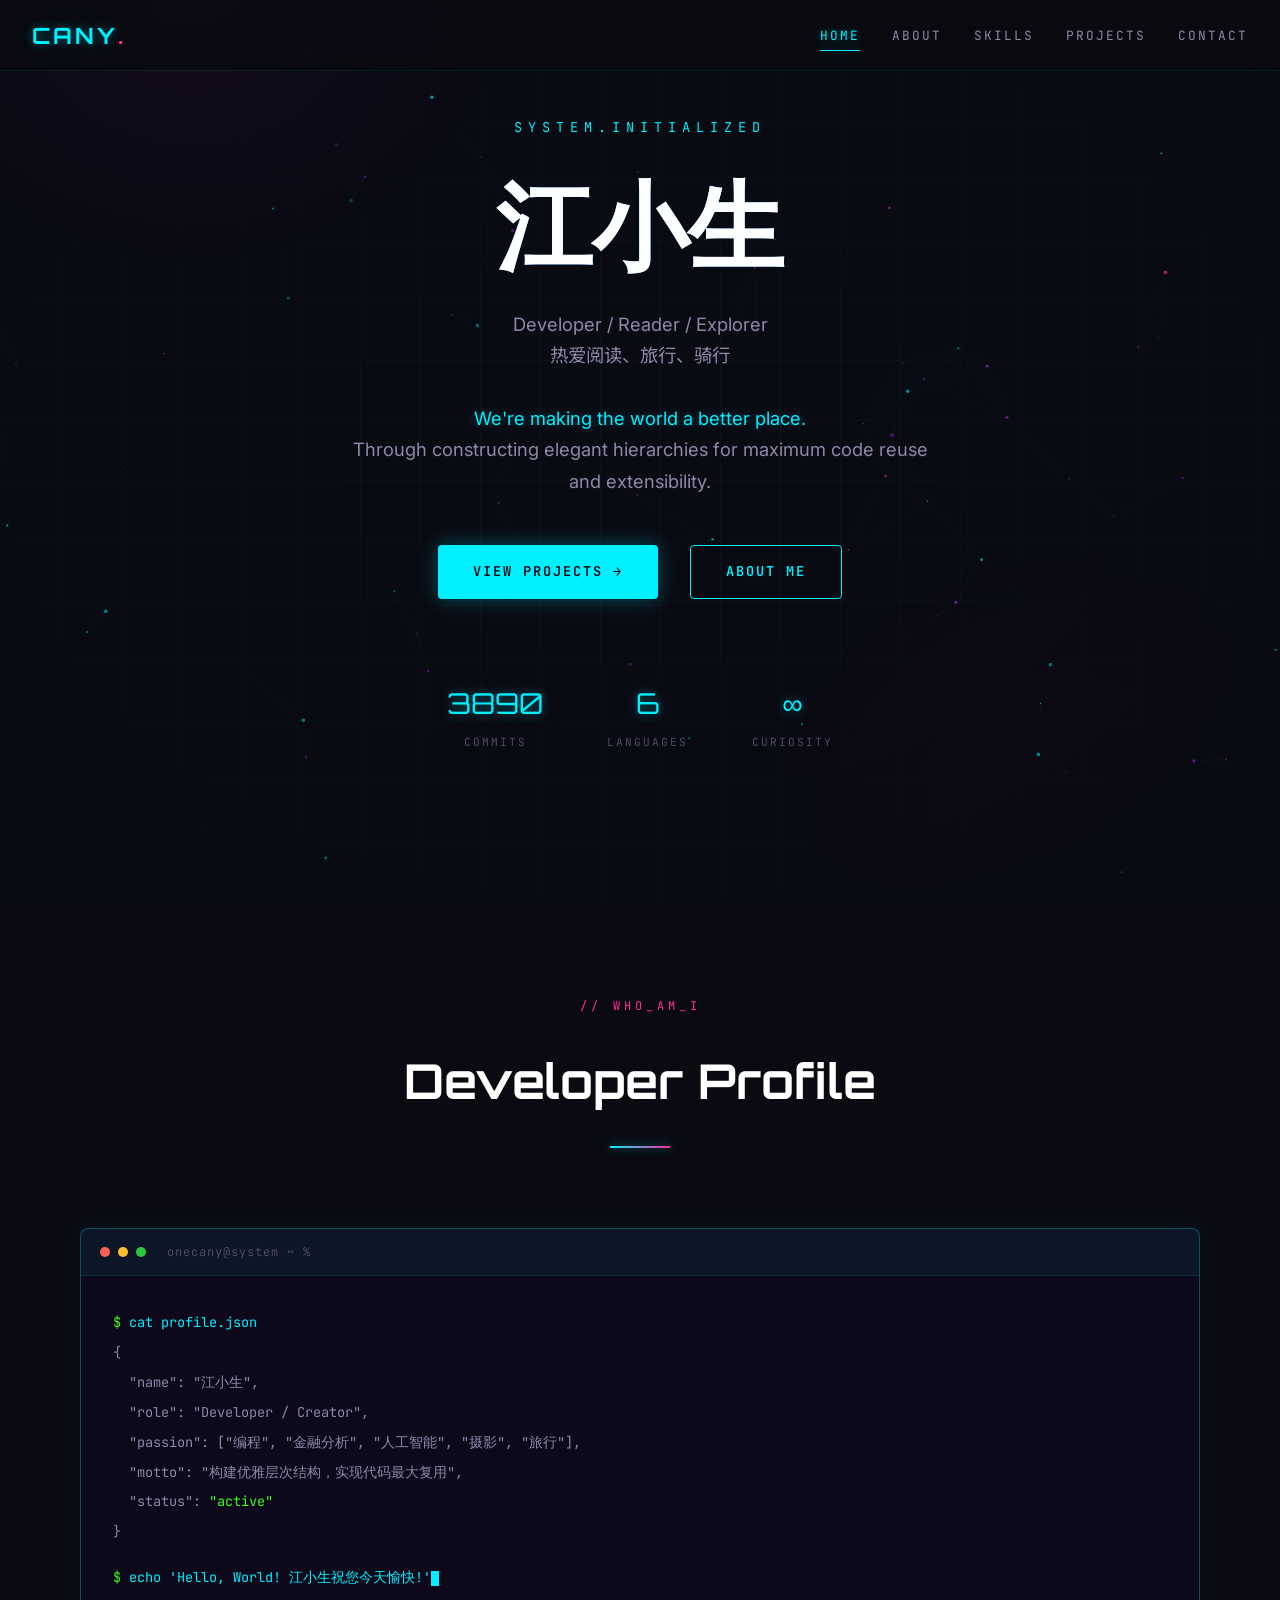
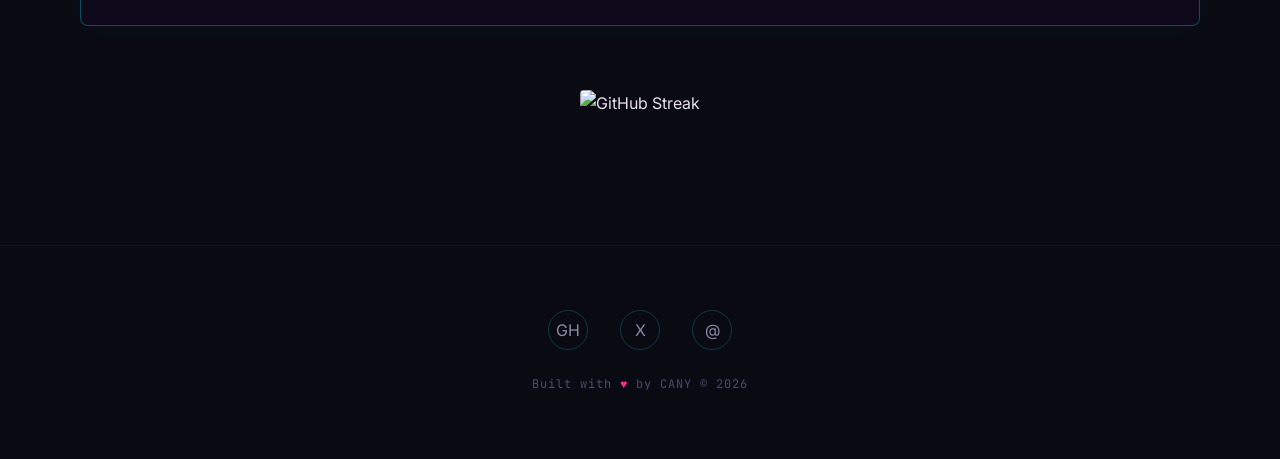
==== commit 26dcf54e: "fix: replace all emoji icons with proper SVG icons - Skills page: 6 skill cards now use inline SVG (" ====
--- a/index.html
+++ b/index.html
@@ -9,7 +9,7 @@
   <link rel="preconnect" href="https://fonts.gstatic.com" crossorigin>
   <link href="https://fonts.googleapis.com/css2?family=Inter:wght@400;500;600;700&family=JetBrains+Mono:wght@400;500;600&family=Orbitron:wght@600;700;800;900&family=Noto+Sans+SC:wght@400;500;700&display=swap" rel="stylesheet">
   <link rel="stylesheet" href="style.css">
-  <link rel="icon" href="data:image/svg+xml,<svg xmlns='http://www.w3.org/2000/svg' viewBox='0 0 100 100'><text y='.9em' font-size='90'>⚡</text></svg>">
+  <link rel="icon" href="data:image/svg+xml,<svg xmlns='http://www.w3.org/2000/svg' viewBox='0 0 32 32'><rect width='32' height='32' rx='6' fill='%230a0a12'/><polygon points='18,4 8,18 14,18 12,28 22,14 16,14' fill='%2300f0ff'/></svg>">
 </head>
 <body>
   <canvas id="particles-canvas"></canvas>
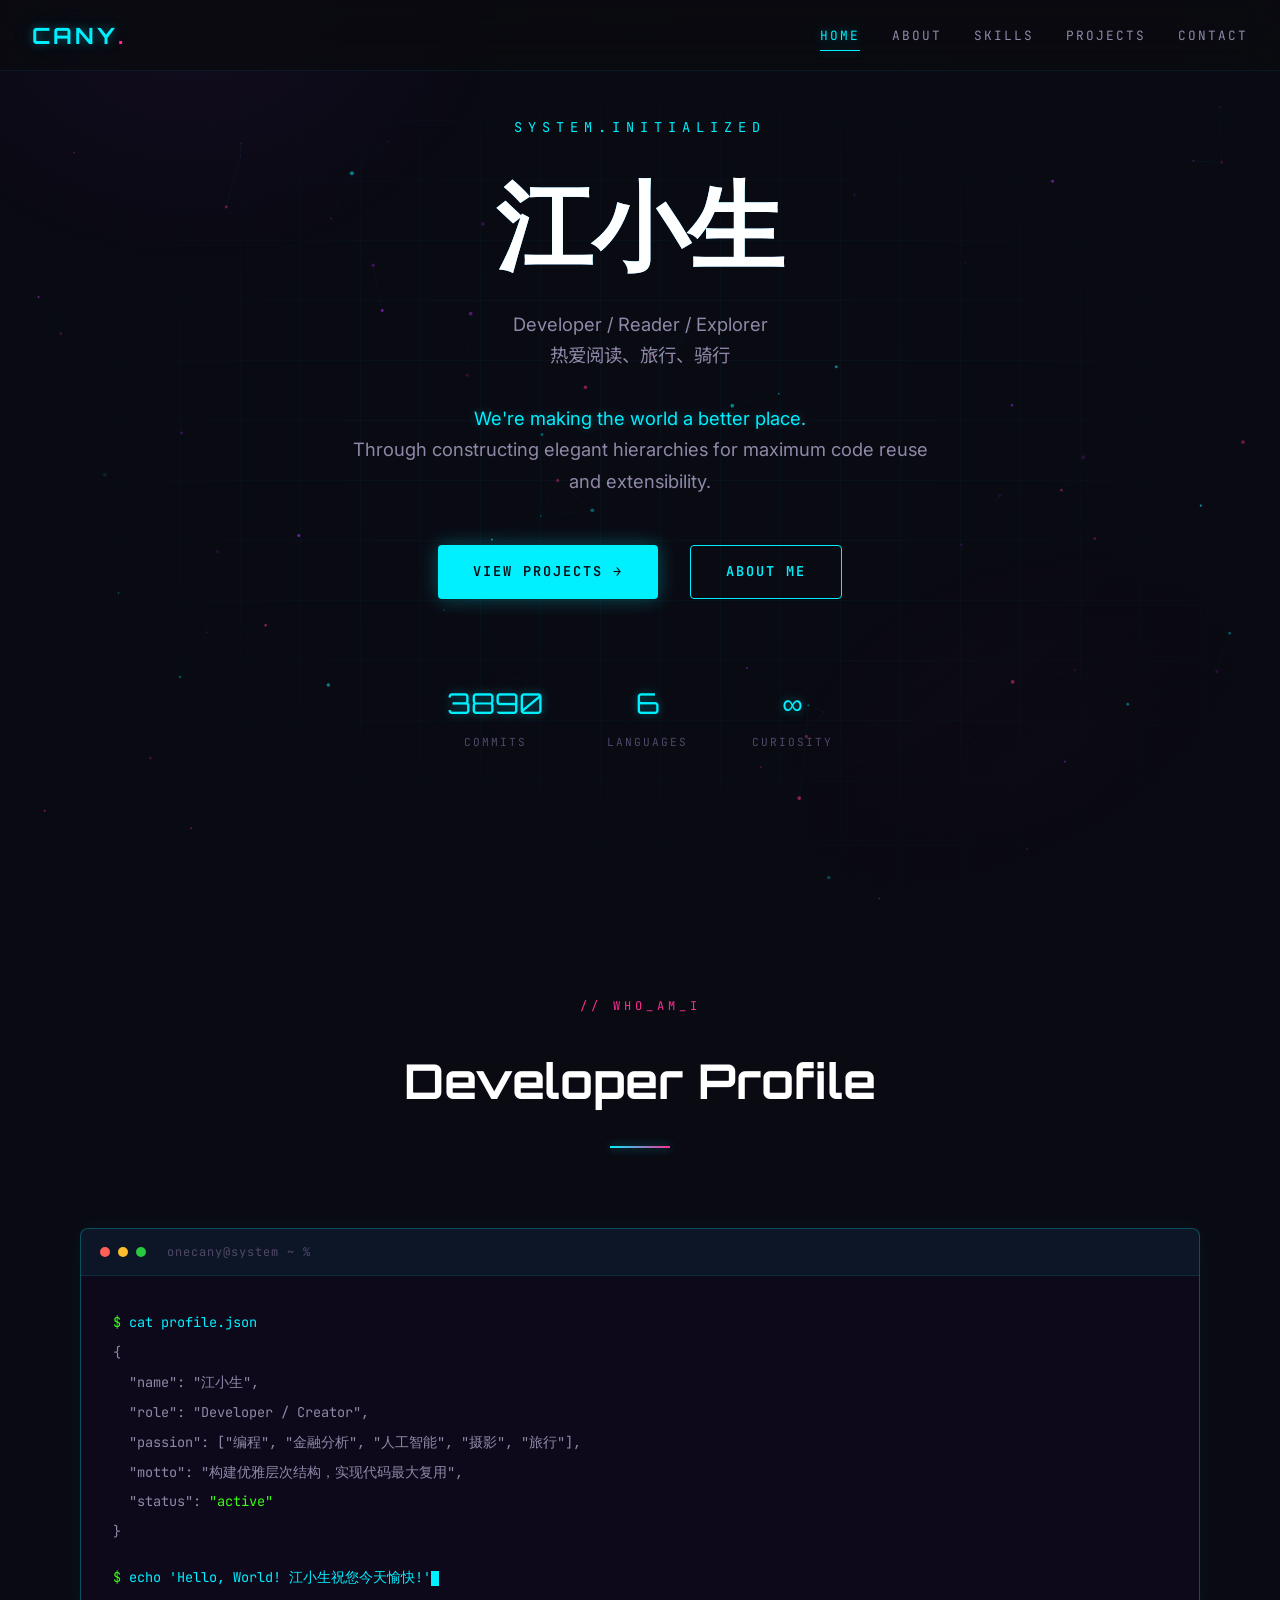
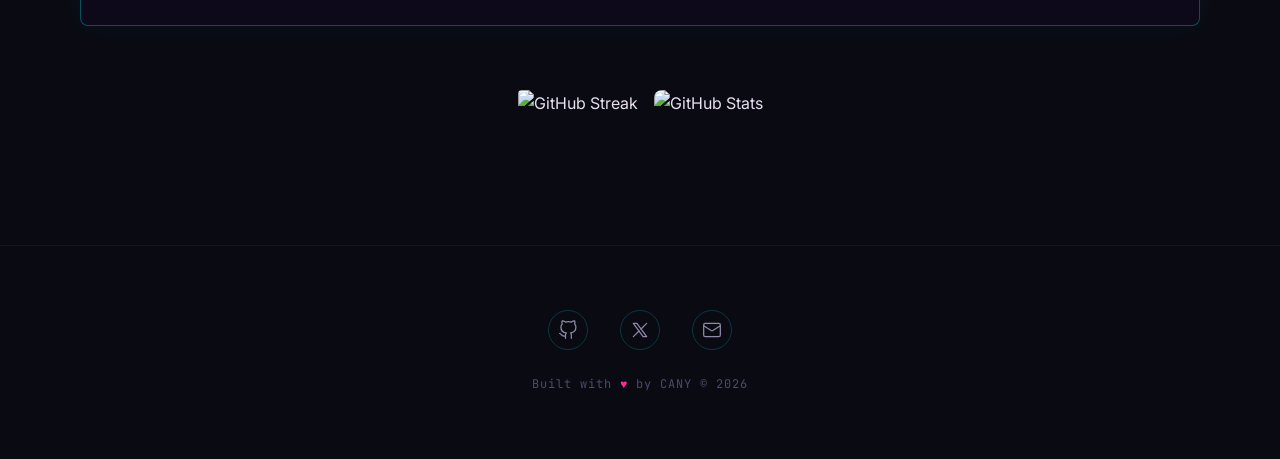
==== commit 88cb9967: "style: unify site with profile README — SVG footer icons, GIF, stats - All 5 pages: footer social li" ====
--- a/index.html
+++ b/index.html
@@ -105,9 +105,9 @@
       <div class="container">
         <div class="footer-content">
           <div class="footer-social">
-            <a href="https://github.com/onecany" target="_blank" rel="noopener" title="GitHub">GH</a>
-            <a href="https://twitter.com/onecany" target="_blank" rel="noopener" title="Twitter/X">X</a>
-            <a href="mailto:onecany@outlook.com" title="Email">@</a>
+            <a href="https://github.com/onecany" target="_blank" rel="noopener" title="GitHub"><svg width="20" height="20" viewBox="0 0 24 24" fill="none" stroke="currentColor" stroke-width="1.5" stroke-linecap="round" stroke-linejoin="round"><path d="M9 19c-5 1.5-5-2.5-7-3m14 6v-3.87a3.37 3.37 0 0 0-.94-2.61c3.14-.35 6.44-1.54 6.44-7A5.44 5.44 0 0 0 20 4.77 5.07 5.07 0 0 0 19.91 1S18.73.65 16 2.48a13.38 13.38 0 0 0-7 0C6.27.65 5.09 1 5.09 1A5.07 5.07 0 0 0 5 4.77a5.44 5.44 0 0 0-1.5 3.78c0 5.42 3.3 6.61 6.44 7A3.37 3.37 0 0 0 9 18.13V22"/></svg></a>
+            <a href="https://twitter.com/onecany" target="_blank" rel="noopener" title="Twitter/X"><svg width="20" height="20" viewBox="0 0 24 24" fill="none" stroke="currentColor" stroke-width="1.5" stroke-linecap="round" stroke-linejoin="round"><path d="M4 4l11.733 16h4.267l-11.733 -16z" /><path d="M4 20l6.768 -6.768m2.46 -2.46l6.772 -6.772" /></svg></a>
+            <a href="mailto:onecany@outlook.com" title="Email"><svg width="20" height="20" viewBox="0 0 24 24" fill="none" stroke="currentColor" stroke-width="1.5" stroke-linecap="round" stroke-linejoin="round"><rect x="2" y="4" width="20" height="16" rx="2"/><path d="m22 7-8.97 5.7a1.94 1.94 0 0 1-2.06 0L2 7"/></svg></a>
           </div>
           <p class="footer-text">
             Built with <span class="heart">♥</span> by CANY &copy; 2026
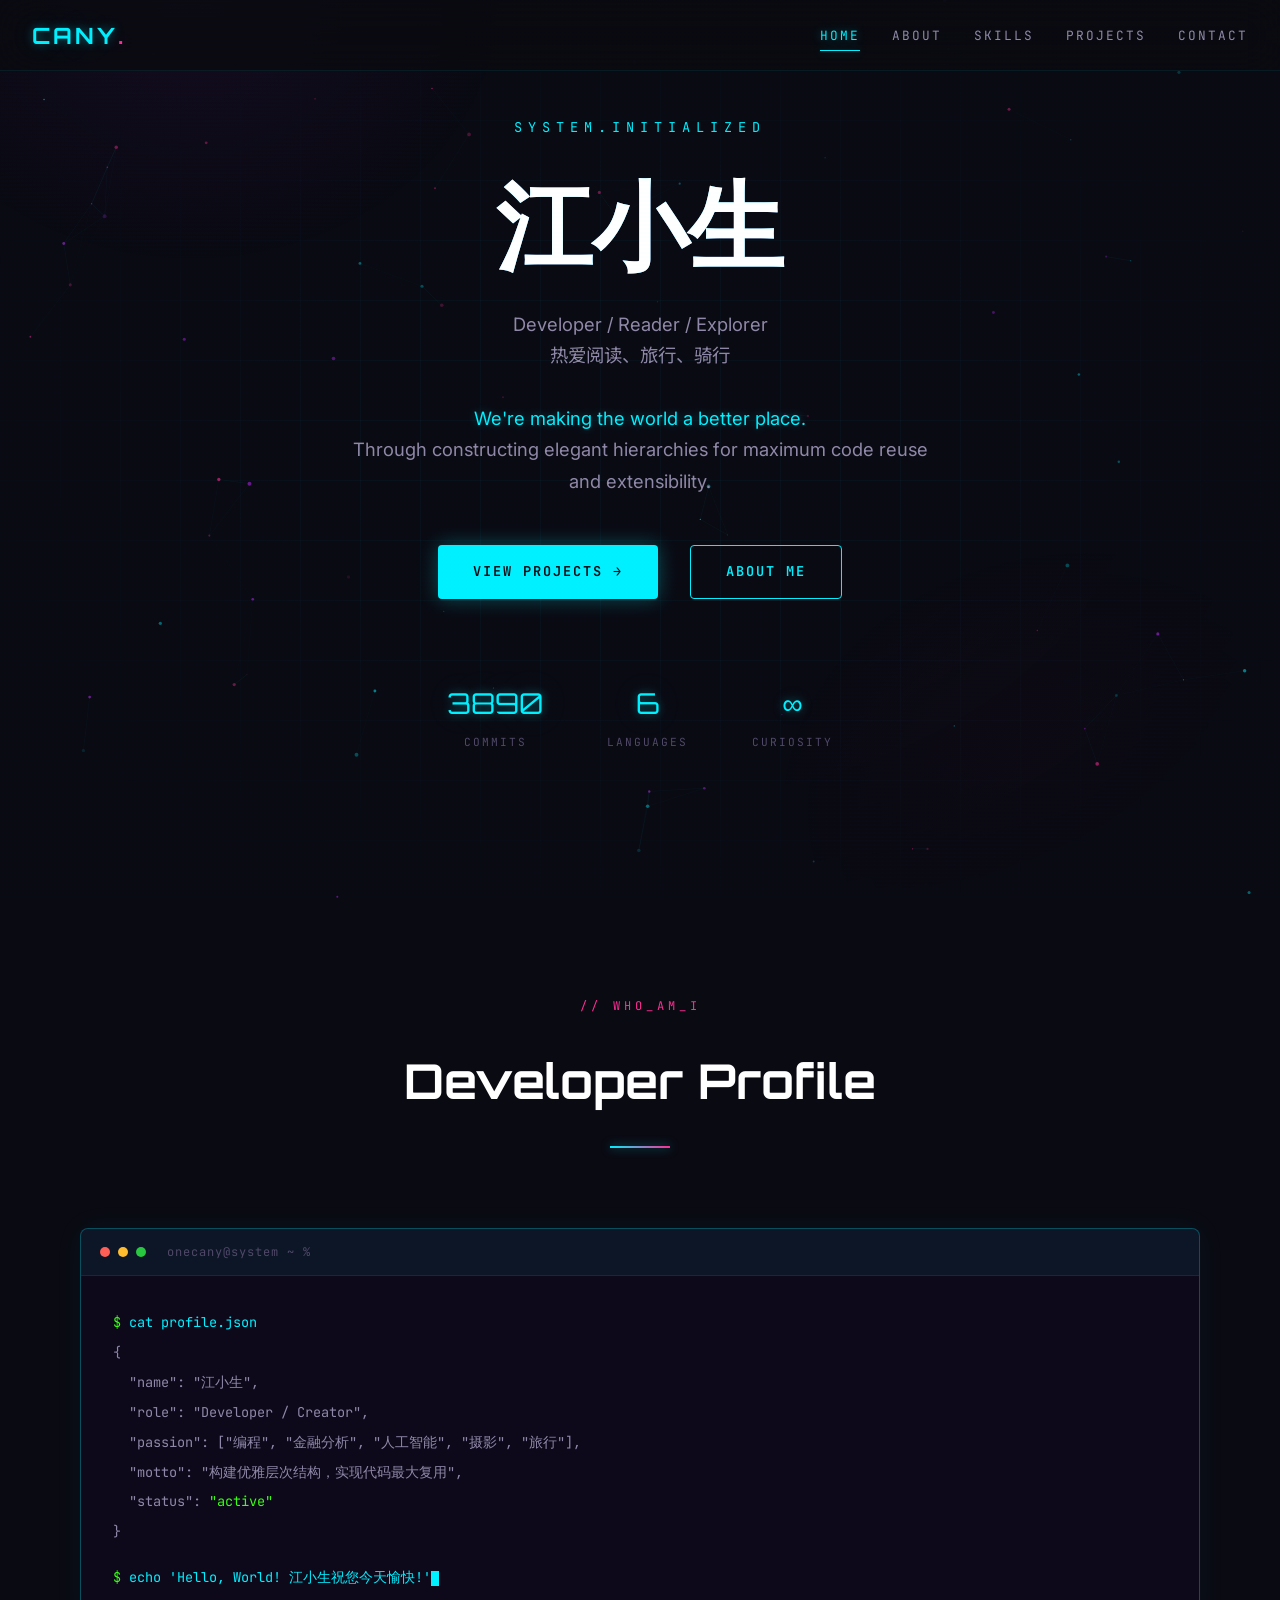
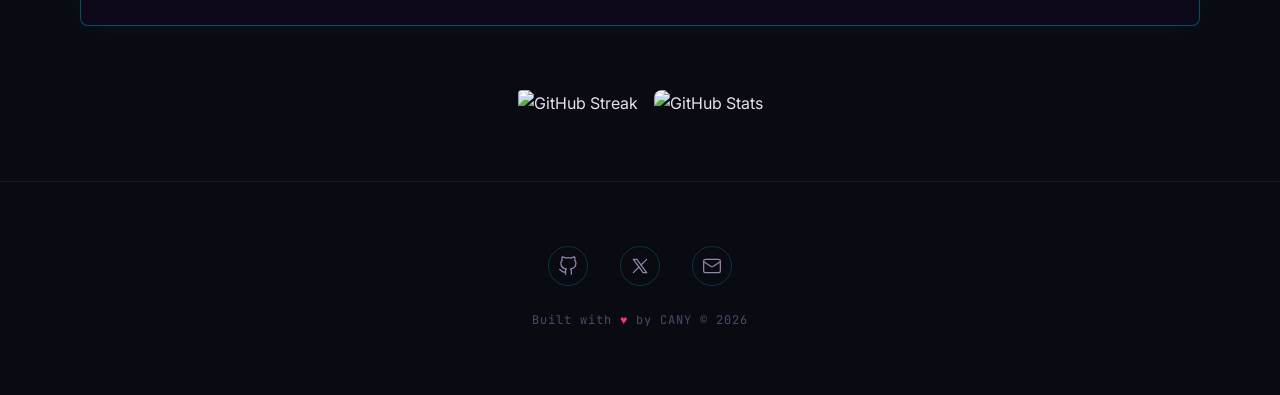
==== commit 98501baa: "style: comprehensive mobile optimization - Added tablet breakpoint (900px) for graceful degradation " ====
--- a/index.html
+++ b/index.html
@@ -68,7 +68,7 @@
     </section>
 
     <!-- Quick About -->
-    <section style="padding: 6rem 0 8rem;">
+    <section class="page-content" style="padding-top: 6rem;">
       <div class="container">
         <div class="section-header reveal">
           <span class="section-tag">// who_am_i</span>
--- a/style.css
+++ b/style.css
@@ -1109,53 +1109,313 @@
 /* ============================================
    RESPONSIVE
    ============================================ */
-@media (max-width: 768px) {
+
+/* Tablet */
+@media (max-width: 900px) {
+  .container {
+    padding: 0 1.5rem;
+  }
+
+  .about-grid,
+  .contact-grid {
+    grid-template-columns: 1fr;
+    gap: 2.5rem;
+  }
+
+  .project-featured {
+    grid-template-columns: 1fr;
+  }
+
+  .skills-grid {
+    grid-template-columns: repeat(auto-fit, minmax(240px, 1fr));
+    gap: 1.5rem;
+  }
+}
+
+/* Mobile */
+@media (max-width: 640px) {
+  .container {
+    padding: 0 1.2rem;
+  }
+
+  section {
+    padding: 5rem 0;
+  }
+
+  /* Nav */
+  .nav {
+    padding: 0.8rem 1.2rem;
+  }
+
   .nav-links {
     position: fixed;
     top: 0;
     right: -100%;
-    width: 70%;
+    width: 75%;
     height: 100vh;
     flex-direction: column;
     justify-content: center;
-    background: rgba(10, 10, 15, 0.98);
+    align-items: center;
+    gap: 2.5rem;
+    background: rgba(6, 6, 12, 0.98);
     backdrop-filter: blur(20px);
+    -webkit-backdrop-filter: blur(20px);
     padding: 2rem;
-    transition: right 0.3s ease;
+    transition: right 0.35s cubic-bezier(0.4, 0, 0.2, 1);
     border-left: 1px solid rgba(0, 240, 255, 0.1);
+    z-index: 999;
   }
 
   .nav-links.open {
     right: 0;
   }
 
+  .nav-links a {
+    font-size: 1rem;
+    letter-spacing: 3px;
+  }
+
   .nav-toggle {
     display: flex;
-  }
-
-  .about-grid,
-  .contact-grid {
-    grid-template-columns: 1fr;
-  }
-
-  .project-featured {
-    grid-template-columns: 1fr;
-  }
-
-  .hero-status {
-    flex-direction: column;
-    gap: 1.5rem;
-    align-items: center;
+    z-index: 1001;
+  }
+
+  .nav-toggle.active span:nth-child(1) {
+    transform: rotate(45deg) translate(5px, 5px);
+  }
+
+  .nav-toggle.active span:nth-child(2) {
+    opacity: 0;
+  }
+
+  .nav-toggle.active span:nth-child(3) {
+    transform: rotate(-45deg) translate(5px, -5px);
+  }
+
+  /* Hero */
+  .hero {
+    padding-top: 5rem;
+    min-height: auto;
+    padding-bottom: 2rem;
+  }
+
+  .hero-subtitle {
+    font-size: 0.7rem;
+    letter-spacing: 4px;
+    margin-bottom: 1.2rem;
+  }
+
+  .hero-title {
+    font-size: clamp(2.5rem, 12vw, 4rem);
+    margin-bottom: 1.5rem;
+  }
+
+  .hero-desc {
+    font-size: 1rem;
+    line-height: 1.8;
+    margin-bottom: 2rem;
   }
 
   .hero-cta {
     flex-direction: column;
-    align-items: center;
-  }
-
+    align-items: stretch;
+    gap: 1rem;
+  }
+
+  .hero-cta .btn {
+    justify-content: center;
+    width: 100%;
+  }
+
+  .hero-status {
+    flex-direction: row;
+    gap: 1.5rem;
+    justify-content: center;
+    margin-top: 3rem;
+  }
+
+  .hero-stat-value {
+    font-size: 1.4rem;
+  }
+
+  .hero-stat-label {
+    font-size: 0.6rem;
+  }
+
+  /* Section headers */
+  .section-header {
+    margin-bottom: 3rem;
+  }
+
+  .section-title {
+    font-size: clamp(1.6rem, 6vw, 2.2rem);
+  }
+
+  /* Terminal card */
+  .terminal-card {
+    font-size: 0.75rem;
+  }
+
+  .terminal-body {
+    padding: 1.2rem;
+    line-height: 2;
+    overflow-x: auto;
+  }
+
+  .terminal-header {
+    padding: 0.6rem 1rem;
+  }
+
+  /* Skills grid */
+  .skills-grid {
+    grid-template-columns: 1fr;
+    gap: 1.2rem;
+  }
+
+  .skill-card {
+    padding: 1.8rem;
+  }
+
+  /* Projects grid */
   .projects-grid {
     grid-template-columns: 1fr;
-  }
+    gap: 1.2rem;
+  }
+
+  .project-card {
+    padding: 1.8rem;
+  }
+
+  .project-featured {
+    padding: 2rem;
+    gap: 1.5rem;
+  }
+
+  /* Interest tags */
+  .interest-tags {
+    gap: 0.6rem;
+  }
+
+  .interest-tag {
+    font-size: 0.7rem;
+    padding: 0.4rem 0.9rem;
+  }
+
+  /* Timeline */
+  .timeline {
+    padding-left: 1.5rem;
+  }
+
+  .timeline-item {
+    padding-left: 1.2rem;
+    margin-bottom: 2rem;
+  }
+
+  .timeline-item::before {
+    left: -1.85rem;
+  }
+
+  /* Contact */
+  .contact-grid {
+    gap: 2rem;
+  }
+
+  .contact-item {
+    padding: 1rem 1.2rem;
+    gap: 1rem;
+  }
+
+  .contact-form {
+    padding: 1.5rem;
+  }
+
+  .form-group {
+    margin-bottom: 1.2rem;
+  }
+
+  /* Stats */
+  .stats-row {
+    gap: 0.8rem;
+  }
+
+  .stats-row img {
+    max-width: 100%;
+    height: auto;
+  }
+
+  /* Footer */
+  .footer {
+    padding: 3rem 0;
+  }
+
+  .footer-social {
+    gap: 1.5rem;
+  }
+
+  .footer-text {
+    font-size: 0.7rem;
+  }
+
+  /* Page title overrides for sub-pages */
+  .page-hero {
+    padding-top: 6rem;
+    padding-bottom: 2rem;
+  }
+
+  .page-content {
+    padding-bottom: 2rem;
+  }
+
+  /* Buttons */
+  .btn {
+    padding: 0.75rem 1.5rem;
+    font-size: 0.8rem;
+  }
+
+  /* About page */
+  .about-text p {
+    font-size: 0.95rem;
+  }
+}
+
+/* Tiny phones */
+@media (max-width: 380px) {
+  .hero-title {
+    font-size: 2.2rem;
+  }
+
+  .hero-status {
+    gap: 1rem;
+  }
+
+  .hero-stat-value {
+    font-size: 1.2rem;
+  }
+
+  .nav-links {
+    width: 85%;
+  }
+
+  .terminal-card {
+    font-size: 0.7rem;
+  }
+
+  .terminal-body {
+    padding: 1rem;
+  }
+}
+
+/* Page hero (sub-pages) */
+.page-hero {
+  min-height: auto;
+  padding-top: 10rem;
+  padding-bottom: 3rem;
+}
+
+/* Page content section */
+.page-content {
+  padding-top: 0;
+  padding-bottom: 4rem;
 }
 
 /* ============================================
